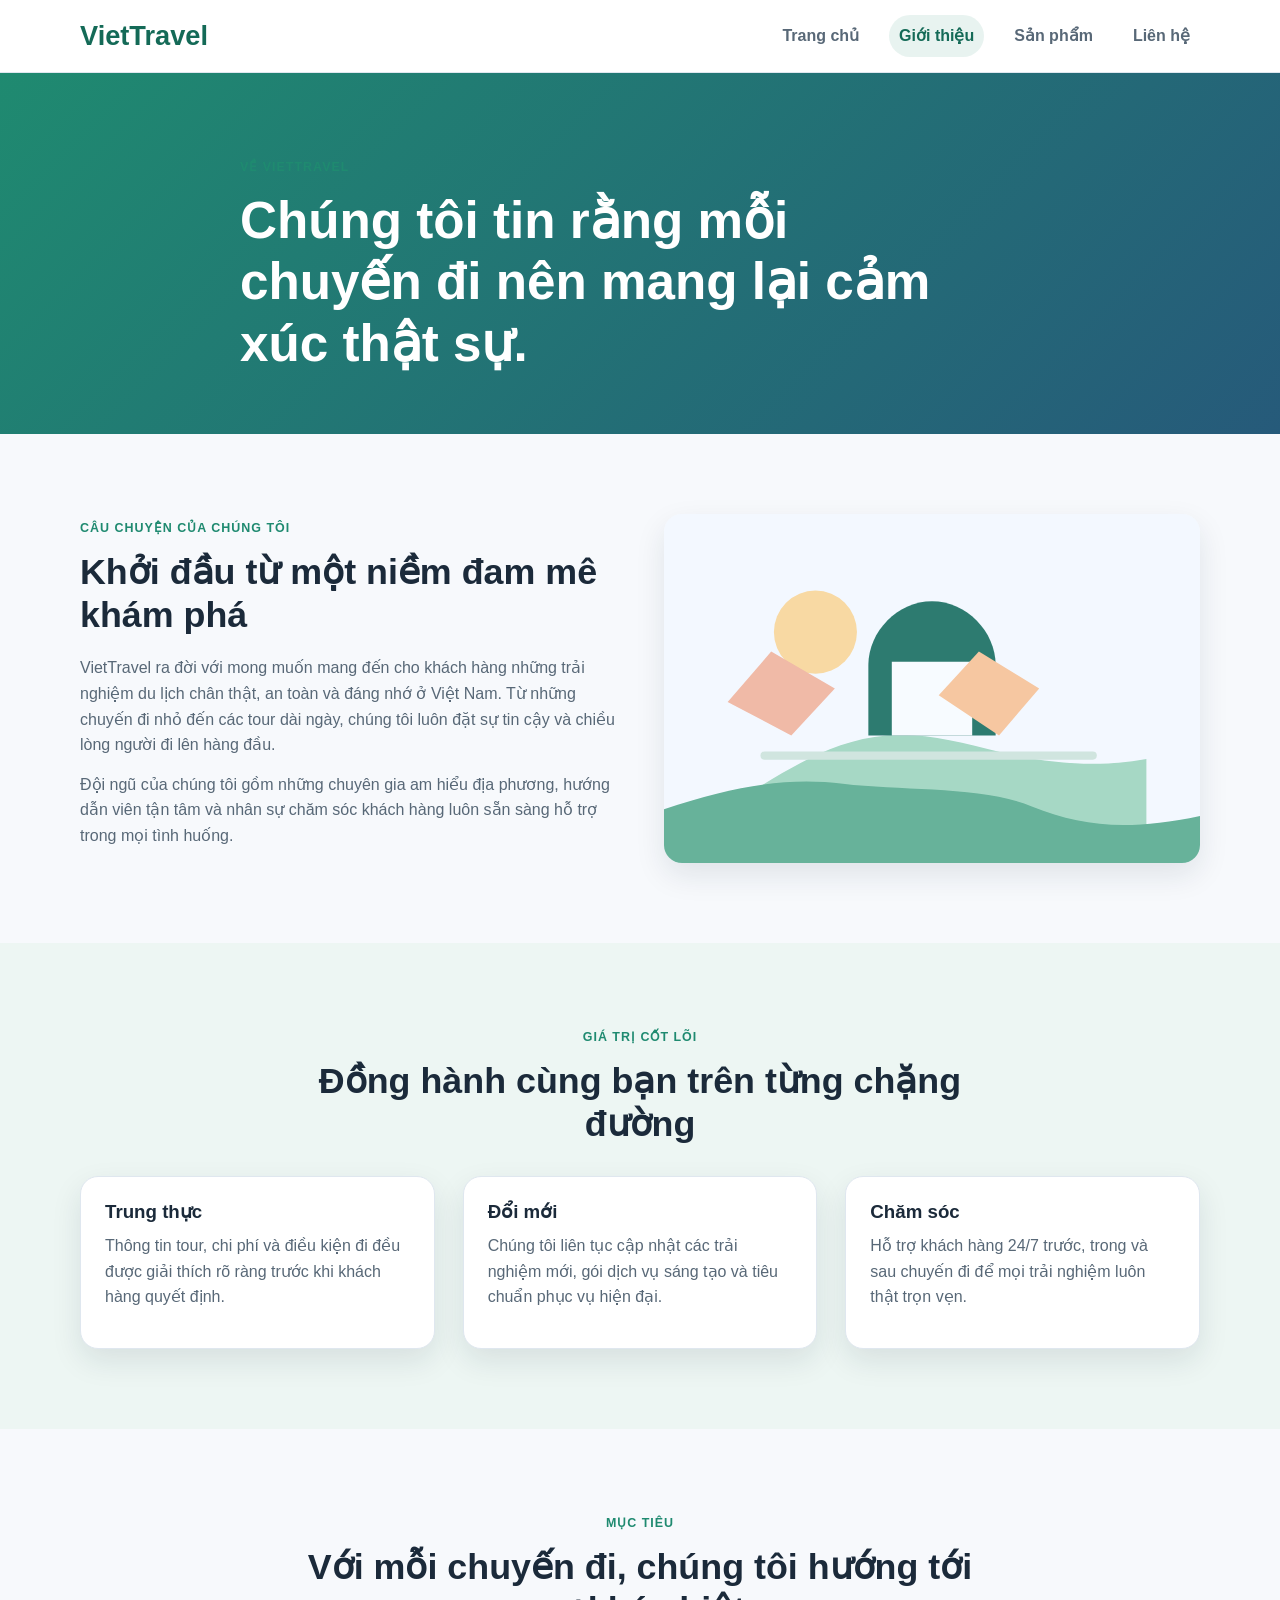
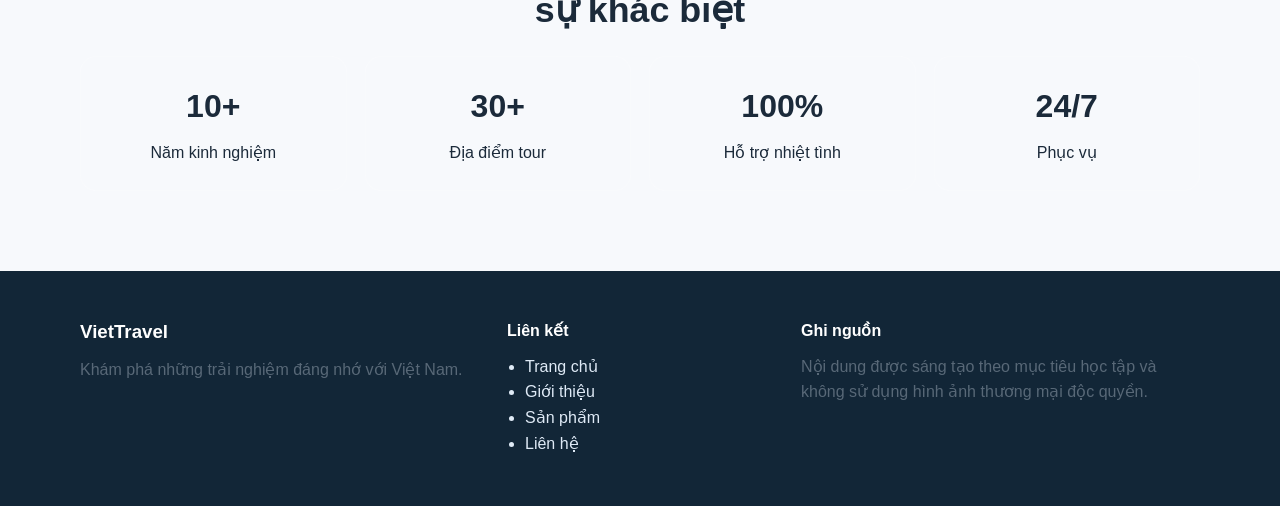
==== about.html @ 11c1dbfd "narakakoi" ====
<!DOCTYPE html>
<html lang="vi">
<head>
    <meta charset="UTF-8">
    <meta name="viewport" content="width=device-width, initial-scale=1.0">
    <title>Giới thiệu | VietTravel</title>
    <link rel="stylesheet" href="css/style.css">
</head>
<body>
    <header class="site-header">
        <div class="container nav-wrap">
            <div class="brand">VietTravel</div>
            <nav class="main-nav" aria-label="Điều hướng chính">
                <a href="index.html">Trang chủ</a>
                <a class="active" href="about.html">Giới thiệu</a>
                <a href="products.html">Sản phẩm</a>
                <a href="contact.html">Liên hệ</a>
            </nav>
        </div>
    </header>

    <main>
        <section class="page-banner">
            <div class="container narrow">
                <p class="eyebrow">Về VietTravel</p>
                <h1>Chúng tôi tin rằng mỗi chuyến đi nên mang lại cảm xúc thật sự.</h1>
            </div>
        </section>

        <section class="section">
            <div class="container split-layout">
                <div>
                    <p class="eyebrow">Câu chuyện của chúng tôi</p>
                    <h2>Khởi đầu từ một niềm đam mê khám phá</h2>
                    <p>VietTravel ra đời với mong muốn mang đến cho khách hàng những trải nghiệm du lịch chân thật, an toàn và đáng nhớ ở Việt Nam. Từ những chuyến đi nhỏ đến các tour dài ngày, chúng tôi luôn đặt sự tin cậy và chiều lòng người đi lên hàng đầu.</p>
                    <p>Đội ngũ của chúng tôi gồm những chuyên gia am hiểu địa phương, hướng dẫn viên tận tâm và nhân sự chăm sóc khách hàng luôn sẵn sàng hỗ trợ trong mọi tình huống.</p>
                </div>
                <div class="image-panel">
                    <img src="images/about-story.svg" alt="VietTravel story">
                </div>
            </div>
        </section>

        <section class="section alt-bg">
            <div class="container">
                <div class="section-heading">
                    <p class="eyebrow">Giá trị cốt lõi</p>
                    <h2>Đồng hành cùng bạn trên từng chặng đường</h2>
                </div>
                <div class="card-grid three-col">
                    <article class="info-card">
                        <h3>Trung thực</h3>
                        <p>Thông tin tour, chi phí và điều kiện đi đều được giải thích rõ ràng trước khi khách hàng quyết định.</p>
                    </article>
                    <article class="info-card">
                        <h3>Đổi mới</h3>
                        <p>Chúng tôi liên tục cập nhật các trải nghiệm mới, gói dịch vụ sáng tạo và tiêu chuẩn phục vụ hiện đại.</p>
                    </article>
                    <article class="info-card">
                        <h3>Chăm sóc</h3>
                        <p>Hỗ trợ khách hàng 24/7 trước, trong và sau chuyến đi để mọi trải nghiệm luôn thật trọn vẹn.</p>
                    </article>
                </div>
            </div>
        </section>

        <section class="section">
            <div class="container">
                <div class="section-heading">
                    <p class="eyebrow">Mục tiêu</p>
                    <h2>Với mỗi chuyến đi, chúng tôi hướng tới sự khác biệt</h2>
                </div>
                <div class="stats-grid four-col">
                    <div class="stat-box"><strong>10+</strong><span>Năm kinh nghiệm</span></div>
                    <div class="stat-box"><strong>30+</strong><span>Địa điểm tour</span></div>
                    <div class="stat-box"><strong>100%</strong><span>Hỗ trợ nhiệt tình</span></div>
                    <div class="stat-box"><strong>24/7</strong><span>Phục vụ</span></div>
                </div>
            </div>
        </section>
    </main>

    <footer class="site-footer">
        <div class="container footer-grid">
            <div>
                <h3>VietTravel</h3>
                <p>Khám phá những trải nghiệm đáng nhớ với Việt Nam.</p>
            </div>
            <div>
                <h4>Liên kết</h4>
                <ul>
                    <li><a href="index.html">Trang chủ</a></li>
                    <li><a href="about.html">Giới thiệu</a></li>
                    <li><a href="products.html">Sản phẩm</a></li>
                    <li><a href="contact.html">Liên hệ</a></li>
                </ul>
            </div>
            <div>
                <h4>Ghi nguồn</h4>
                <p>Nội dung được sáng tạo theo mục tiêu học tập và không sử dụng hình ảnh thương mại độc quyền.</p>
            </div>
        </div>
    </footer>
</body>
</html>
---- css/style.css ----
:root {
    --primary: #1f8a70;
    --primary-dark: #146a57;
    --accent: #f7b267;
    --bg: #f7f9fc;
    --white: #ffffff;
    --text: #1b2a3a;
    --muted: #586877;
    --border: #dfe7ef;
    --shadow: 0 12px 30px rgba(24, 40, 55, 0.10);
}

* {
    box-sizing: border-box;
}

html {
    scroll-behavior: smooth;
}

body {
    margin: 0;
    font-family: Arial, sans-serif;
    line-height: 1.6;
    color: var(--text);
    background: var(--bg);
}

a {
    color: inherit;
    text-decoration: none;
}

img {
    max-width: 100%;
    display: block;
}

.container {
    width: min(1120px, calc(100% - 32px));
    margin: 0 auto;
}

.section {
    padding: 80px 0;
}

.alt-bg {
    background: #edf6f3;
}

.site-header {
    background: var(--white);
    border-bottom: 1px solid var(--border);
    position: sticky;
    top: 0;
    z-index: 100;
}

.nav-wrap {
    display: flex;
    align-items: center;
    justify-content: space-between;
    min-height: 72px;
}

.brand {
    font-size: 1.7rem;
    font-weight: 700;
    color: var(--primary-dark);
}

.main-nav {
    display: flex;
    align-items: center;
    gap: 20px;
    flex-wrap: wrap;
}

.main-nav a {
    color: var(--muted);
    font-weight: 600;
    padding: 8px 10px;
    border-radius: 999px;
    transition: 0.2s ease;
}

.main-nav a:hover,
.main-nav a.active {
    background: rgba(31, 138, 112, 0.1);
    color: var(--primary-dark);
}

.hero {
    background: linear-gradient(135deg, #ebfff7 0%, #f5f8ff 100%);
    padding: 80px 0 70px;
}

.hero-grid,
.split-layout,
.contact-layout {
    display: grid;
    grid-template-columns: repeat(2, minmax(0, 1fr));
    gap: 48px;
    align-items: center;
}

.eyebrow {
    display: inline-block;
    margin: 0 0 12px;
    color: var(--primary);
    font-weight: 700;
    letter-spacing: 0.08em;
    text-transform: uppercase;
    font-size: 0.78rem;
}

h1, h2, h3, h4 {
    margin-top: 0;
    line-height: 1.2;
}

h1 {
    font-size: clamp(2.2rem, 4vw, 4rem);
    margin-bottom: 18px;
}

h2 {
    font-size: clamp(1.8rem, 2.8vw, 2.6rem);
    margin-bottom: 18px;
}

p {
    margin: 0 0 14px;
    color: var(--muted);
}

.cta-row {
    display: flex;
    gap: 16px;
    flex-wrap: wrap;
    margin-top: 24px;
}

.btn {
    display: inline-block;
    padding: 14px 24px;
    border-radius: 10px;
    font-weight: 700;
    transition: 0.2s ease;
}

.btn-primary {
    background: var(--primary);
    color: var(--white);
}

.btn-primary:hover {
    background: var(--primary-dark);
}

.btn-secondary {
    background: var(--white);
    color: var(--text);
    border: 1px solid var(--border);
}

.hero-visual img,
.image-panel img,
.destination-card img,
.product-card img,
.map-box img {
    width: 100%;
    border-radius: 18px;
    box-shadow: var(--shadow);
}

.card-grid {
    display: grid;
    gap: 28px;
    margin-top: 30px;
}

.three-col {
    grid-template-columns: repeat(3, minmax(0, 1fr));
}

.info-card,
.destination-card,
.product-card,
.contact-card,
.contact-form-wrap {
    background: var(--white);
    border: 1px solid var(--border);
    border-radius: 18px;
    overflow: hidden;
    box-shadow: var(--shadow);
}

.info-card,
.contact-card,
.contact-form-wrap,
.product-card {
    padding: 24px;
}

.destination-card .card-body,
.product-card .card-body {
    padding: 20px 18px 24px;
}

.destination-card h3,
.product-card h3,
.info-card h3 {
    margin-bottom: 10px;
}

.price {
    display: inline-block;
    background: rgba(247, 178, 103, 0.18);
    color: #965a20;
    padding: 6px 10px;
    border-radius: 999px;
    font-weight: 700;
    margin-bottom: 14px;
}

.product-card ul {
    margin: 16px 0 0;
    padding-left: 18px;
    color: var(--text);
}

.section-heading {
    text-align: center;
    max-width: 700px;
    margin: 0 auto 24px;
}

.stats-section {
    background: linear-gradient(135deg, #153b4d, #1f8a70);
    color: var(--white);
}

.stats-section .eyebrow,
.stats-section h2,
.stats-section .stat-box span,
.stats-section .stat-box strong {
    color: var(--white);
}

.stats-wrap {
    display: grid;
    gap: 24px;
    align-items: center;
    grid-template-columns: 1.1fr 1.5fr;
}

.stats-grid {
    display: grid;
    gap: 18px;
    grid-template-columns: repeat(3, minmax(0, 1fr));
}

.four-col {
    grid-template-columns: repeat(4, minmax(0, 1fr));
}

.stat-box {
    background: rgba(255, 255, 255, 0.08);
    border: 1px solid rgba(255, 255, 255, 0.14);
    border-radius: 16px;
    padding: 24px 18px;
    text-align: center;
}

.stat-box strong {
    display: block;
    font-size: 2rem;
    margin-bottom: 8px;
}

.page-banner {
    background: linear-gradient(135deg, #1f8a70, #265a7a);
    color: var(--white);
    padding: 80px 0 60px;
}

.page-banner h1 {
    max-width: 720px;
    margin-bottom: 0;
    color: var(--white);
}

.narrow {
    max-width: 800px;
}

.service-list {
    display: grid;
    grid-template-columns: repeat(2, minmax(0, 1fr));
    gap: 18px;
    margin-top: 24px;
}

.service-item {
    background: var(--white);
    border: 1px solid var(--border);
    border-radius: 12px;
    padding: 18px 20px;
    font-weight: 600;
    box-shadow: var(--shadow);
}

.contact-layout {
    align-items: start;
}

.contact-card h2 {
    margin-bottom: 20px;
}

.form-row {
    display: flex;
    flex-direction: column;
    gap: 8px;
    margin-bottom: 18px;
}

label {
    font-weight: 700;
    color: var(--text);
}

input,
textarea {
    width: 100%;
    border: 1px solid var(--border);
    border-radius: 10px;
    padding: 12px 14px;
    font: inherit;
    background: #f9fbfc;
}

textarea {
    resize: vertical;
}

.map-box {
    background: var(--white);
    border: 1px solid var(--border);
    border-radius: 18px;
    overflow: hidden;
    box-shadow: var(--shadow);
}

.site-footer {
    background: #122637;
    color: #dfeaf6;
    padding: 50px 0;
}

.footer-grid {
    display: grid;
    grid-template-columns: 1.5fr 1fr 1.5fr;
    gap: 28px;
}

.site-footer h3,
.site-footer h4 {
    color: var(--white);
    margin-bottom: 14px;
}

.site-footer ul {
    margin: 0;
    padding-left: 18px;
}

.site-footer a {
    color: #dfeaf6;
}

@media (max-width: 768px) {
    .hero-grid,
    .split-layout,
    .stats-wrap,
    .contact-layout,
    .three-col,
    .footer-grid,
    .service-list,
    .four-col {
        grid-template-columns: 1fr;
    }

    .nav-wrap {
        flex-direction: column;
        justify-content: center;
        padding: 16px 0;
        gap: 12px;
    }

    .main-nav {
        justify-content: center;
    }

    .section {
        padding: 60px 0;
    }

    .hero {
        padding-top: 60px;
    }
}
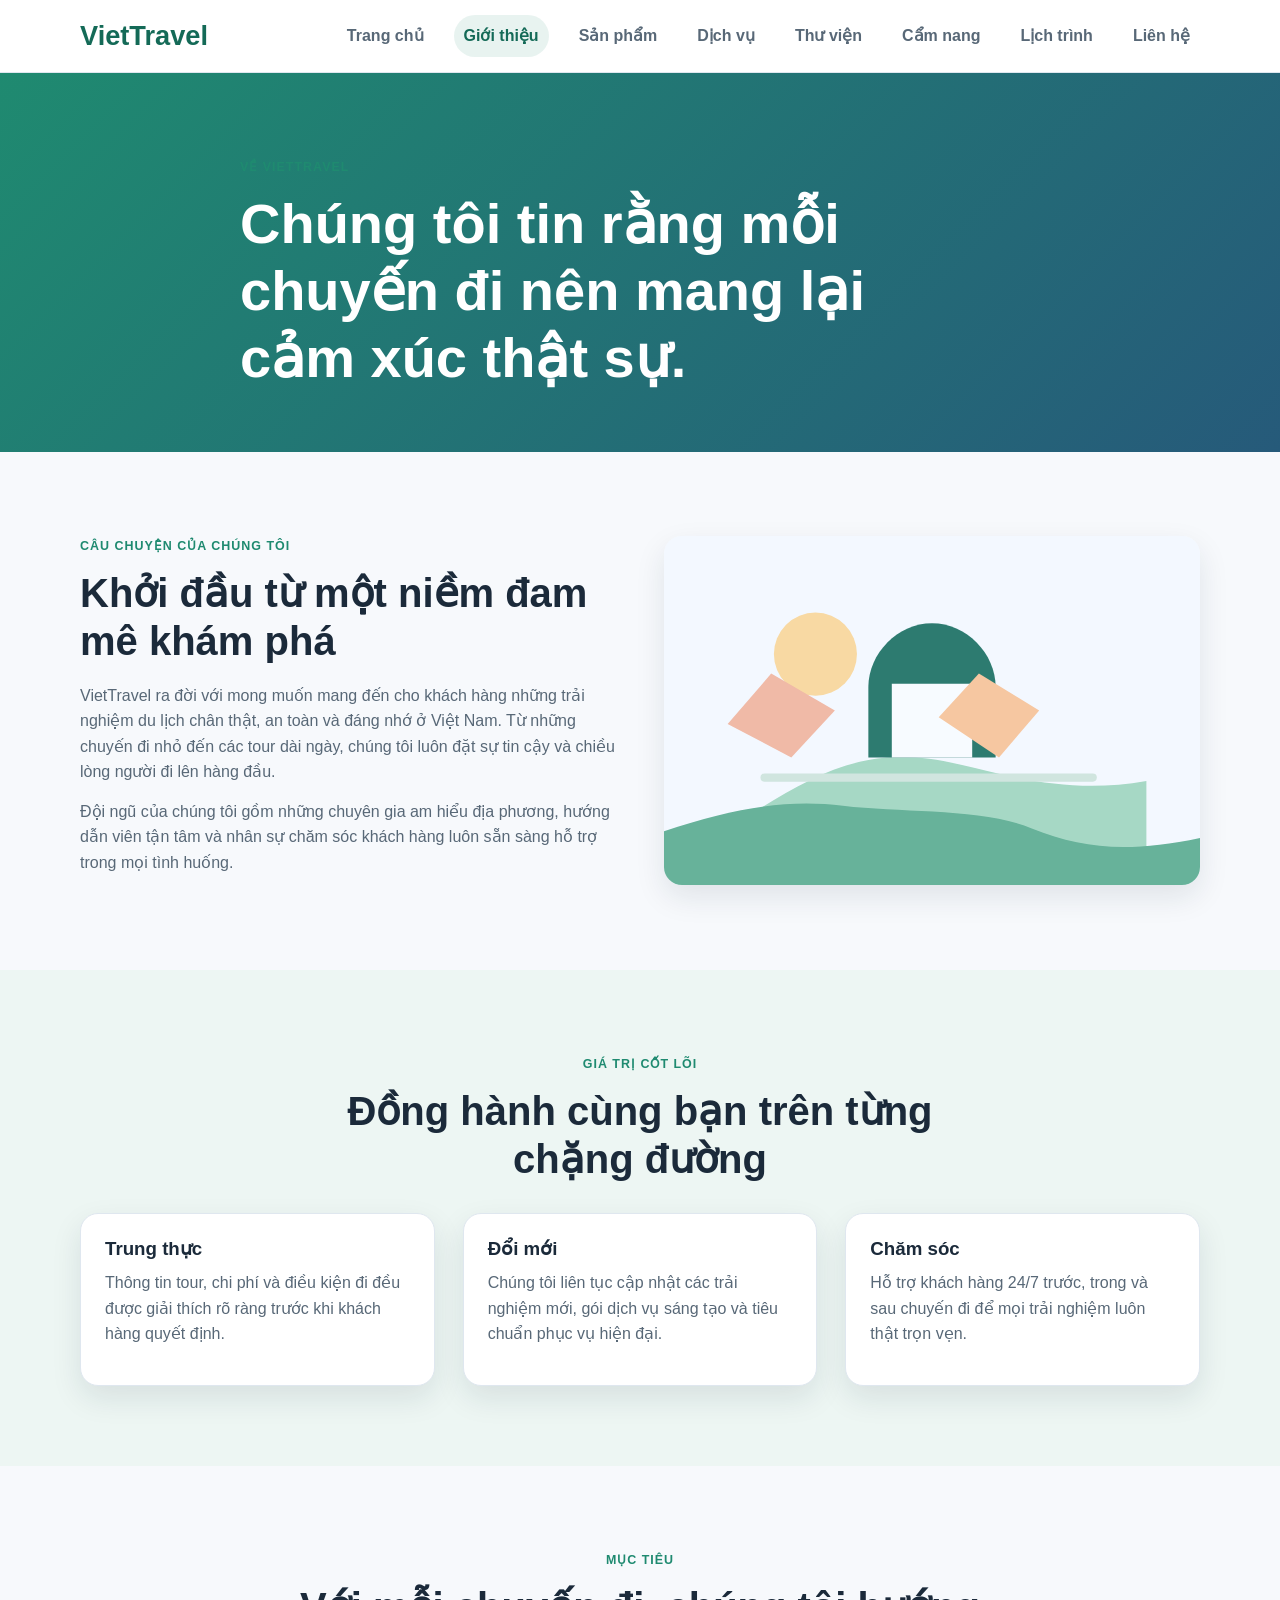
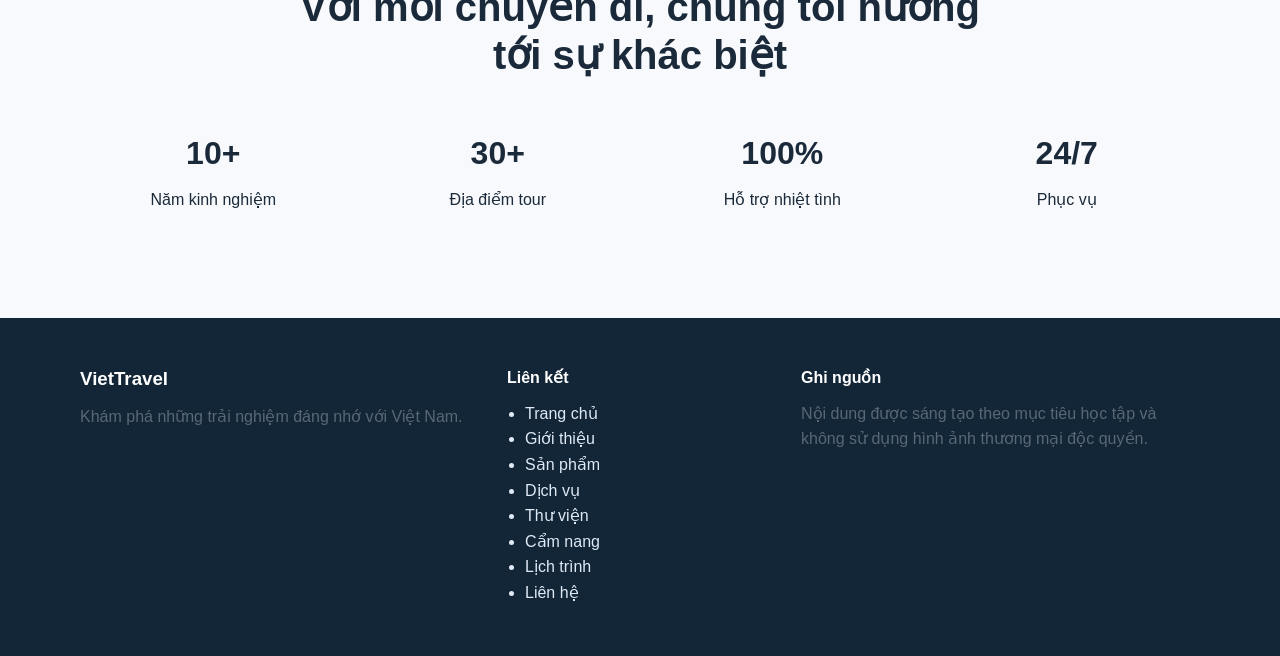
==== commit 4c7ecb6a: "update code" ====
--- a/about.html
+++ b/about.html
@@ -14,6 +14,10 @@
                 <a href="index.html">Trang chủ</a>
                 <a class="active" href="about.html">Giới thiệu</a>
                 <a href="products.html">Sản phẩm</a>
+                <a href="services.html">Dịch vụ</a>
+                <a href="gallery.html">Thư viện</a>
+                <a href="blog.html">Cẩm nang</a>
+                <a href="details.html">Lịch trình</a>
                 <a href="contact.html">Liên hệ</a>
             </nav>
         </div>
@@ -92,6 +96,10 @@
                     <li><a href="index.html">Trang chủ</a></li>
                     <li><a href="about.html">Giới thiệu</a></li>
                     <li><a href="products.html">Sản phẩm</a></li>
+                    <li><a href="services.html">Dịch vụ</a></li>
+                    <li><a href="gallery.html">Thư viện</a></li>
+                    <li><a href="blog.html">Cẩm nang</a></li>
+                    <li><a href="details.html">Lịch trình</a></li>
                     <li><a href="contact.html">Liên hệ</a></li>
                 </ul>
             </div>
--- a/css/style.css
+++ b/css/style.css
@@ -121,12 +121,12 @@
 }
 
 h1 {
-    font-size: clamp(2.2rem, 4vw, 4rem);
+    font-size: 3.5rem;
     margin-bottom: 18px;
 }
 
 h2 {
-    font-size: clamp(1.8rem, 2.8vw, 2.6rem);
+    font-size: 2.5rem;
     margin-bottom: 18px;
 }
 
@@ -381,15 +381,36 @@
     color: #dfeaf6;
 }
 
+.text-link {
+    display: inline-block;
+    margin-top: 8px;
+    color: var(--primary-dark);
+    font-weight: 700;
+}
+
+.text-link:hover {
+    text-decoration: underline;
+}
+
+.section-note {
+    margin: 24px 0 0;
+    text-align: center;
+}
+
+@media (max-width: 900px) {
+    .three-col,
+    .service-list,
+    .four-col {
+        grid-template-columns: repeat(2, minmax(0, 1fr));
+    }
+}
+
 @media (max-width: 768px) {
     .hero-grid,
     .split-layout,
     .stats-wrap,
     .contact-layout,
-    .three-col,
-    .footer-grid,
-    .service-list,
-    .four-col {
+    .footer-grid {
         grid-template-columns: 1fr;
     }
 
@@ -411,4 +432,46 @@
     .hero {
         padding-top: 60px;
     }
-}
+
+    h1 {
+        font-size: 2.75rem;
+    }
+
+    h2 {
+        font-size: 2rem;
+    }
+}
+
+@media (max-width: 560px) {
+    .three-col,
+    .service-list,
+    .four-col,
+    .stats-grid {
+        grid-template-columns: 1fr;
+    }
+
+    .section {
+        padding: 52px 0;
+    }
+
+    .main-nav {
+        gap: 4px;
+    }
+
+    .main-nav a {
+        padding: 7px 8px;
+        font-size: 0.9rem;
+    }
+
+    h1 {
+        font-size: 2.25rem;
+    }
+
+    h2 {
+        font-size: 1.75rem;
+    }
+
+    .btn {
+        padding: 12px 18px;
+    }
+}
